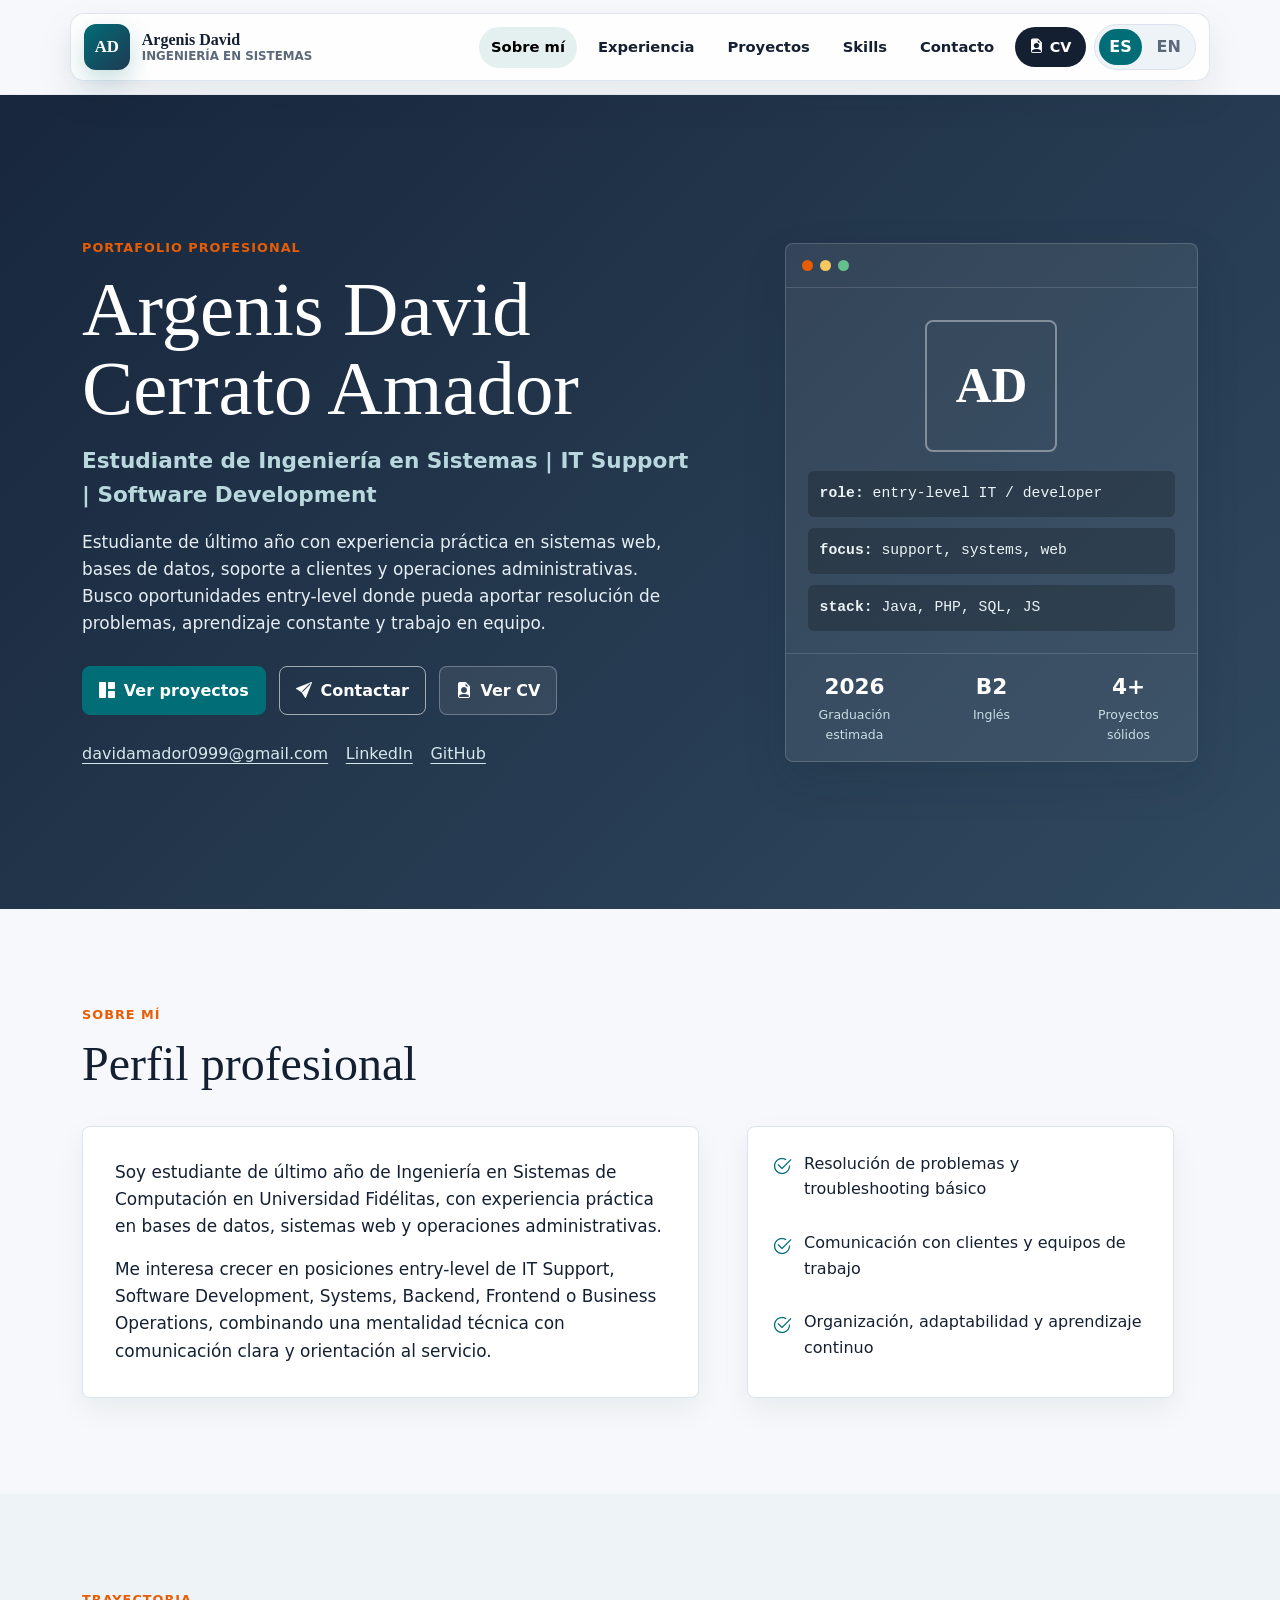
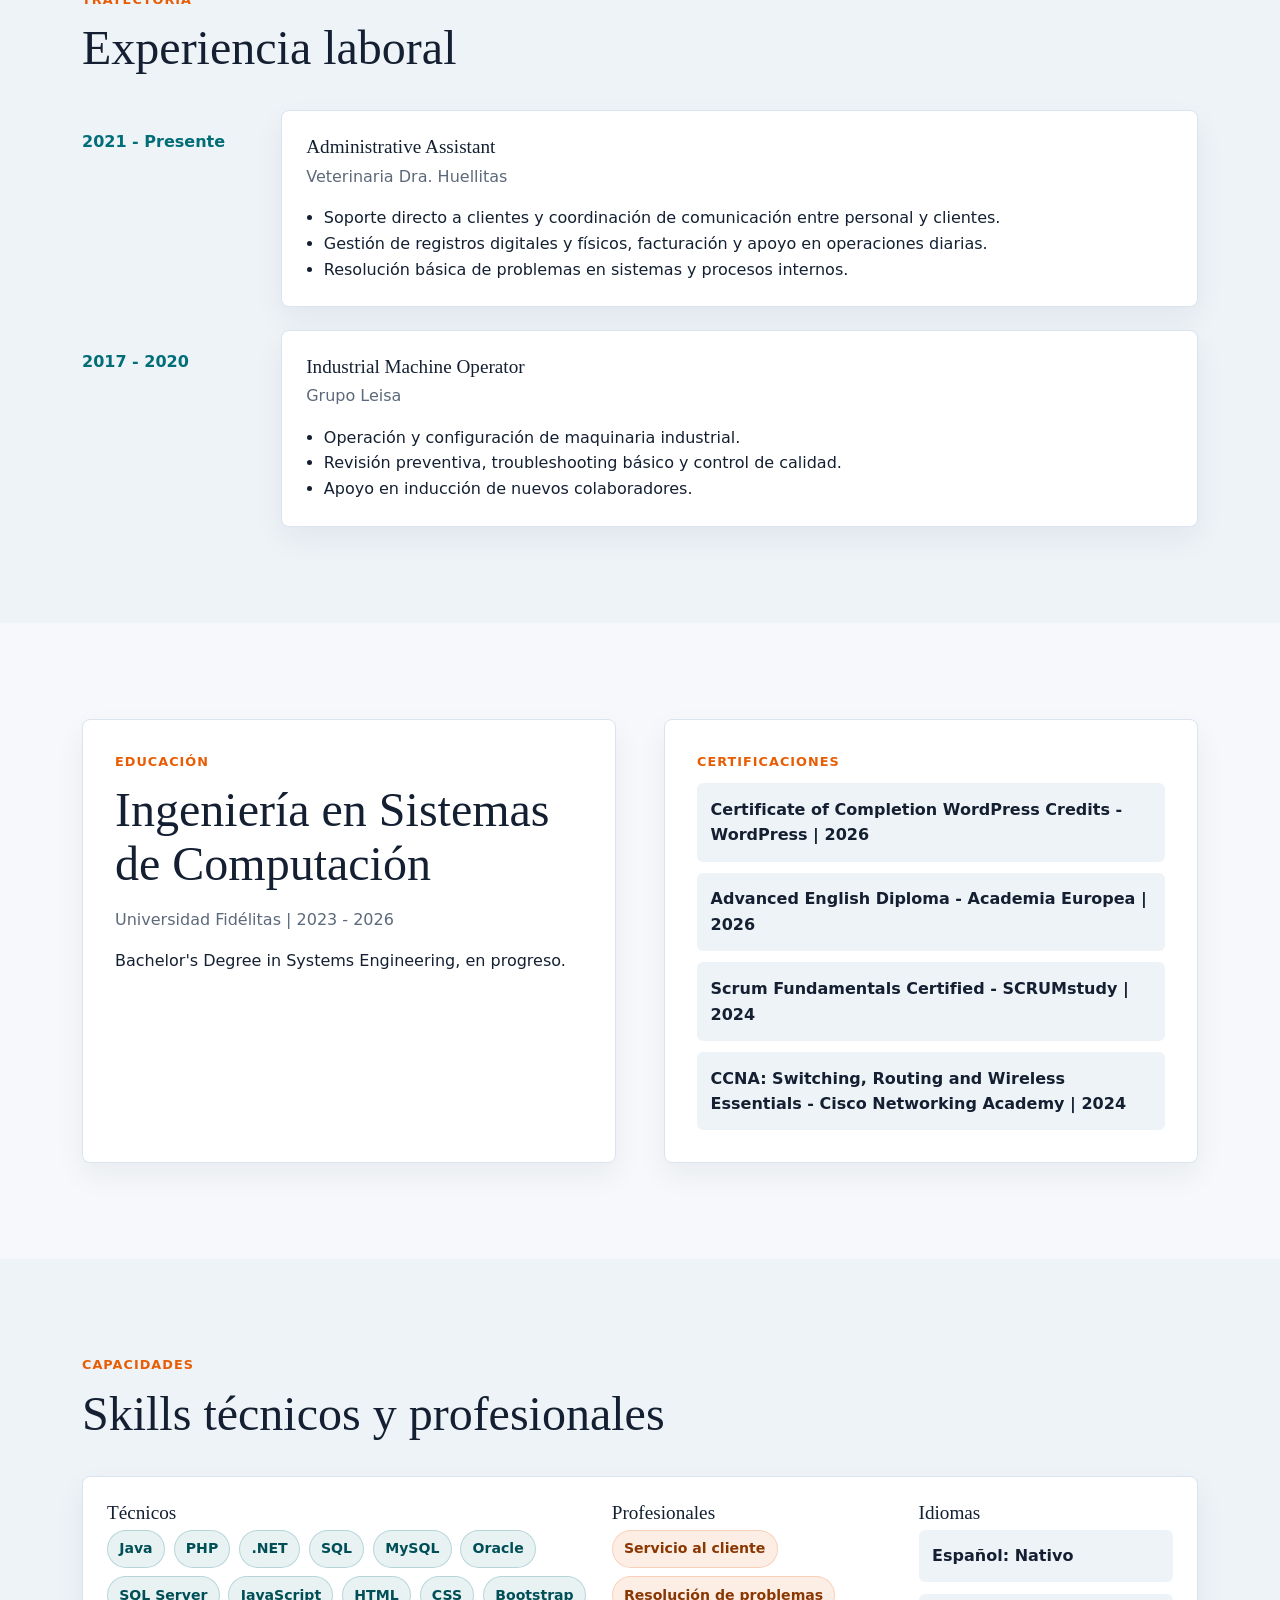
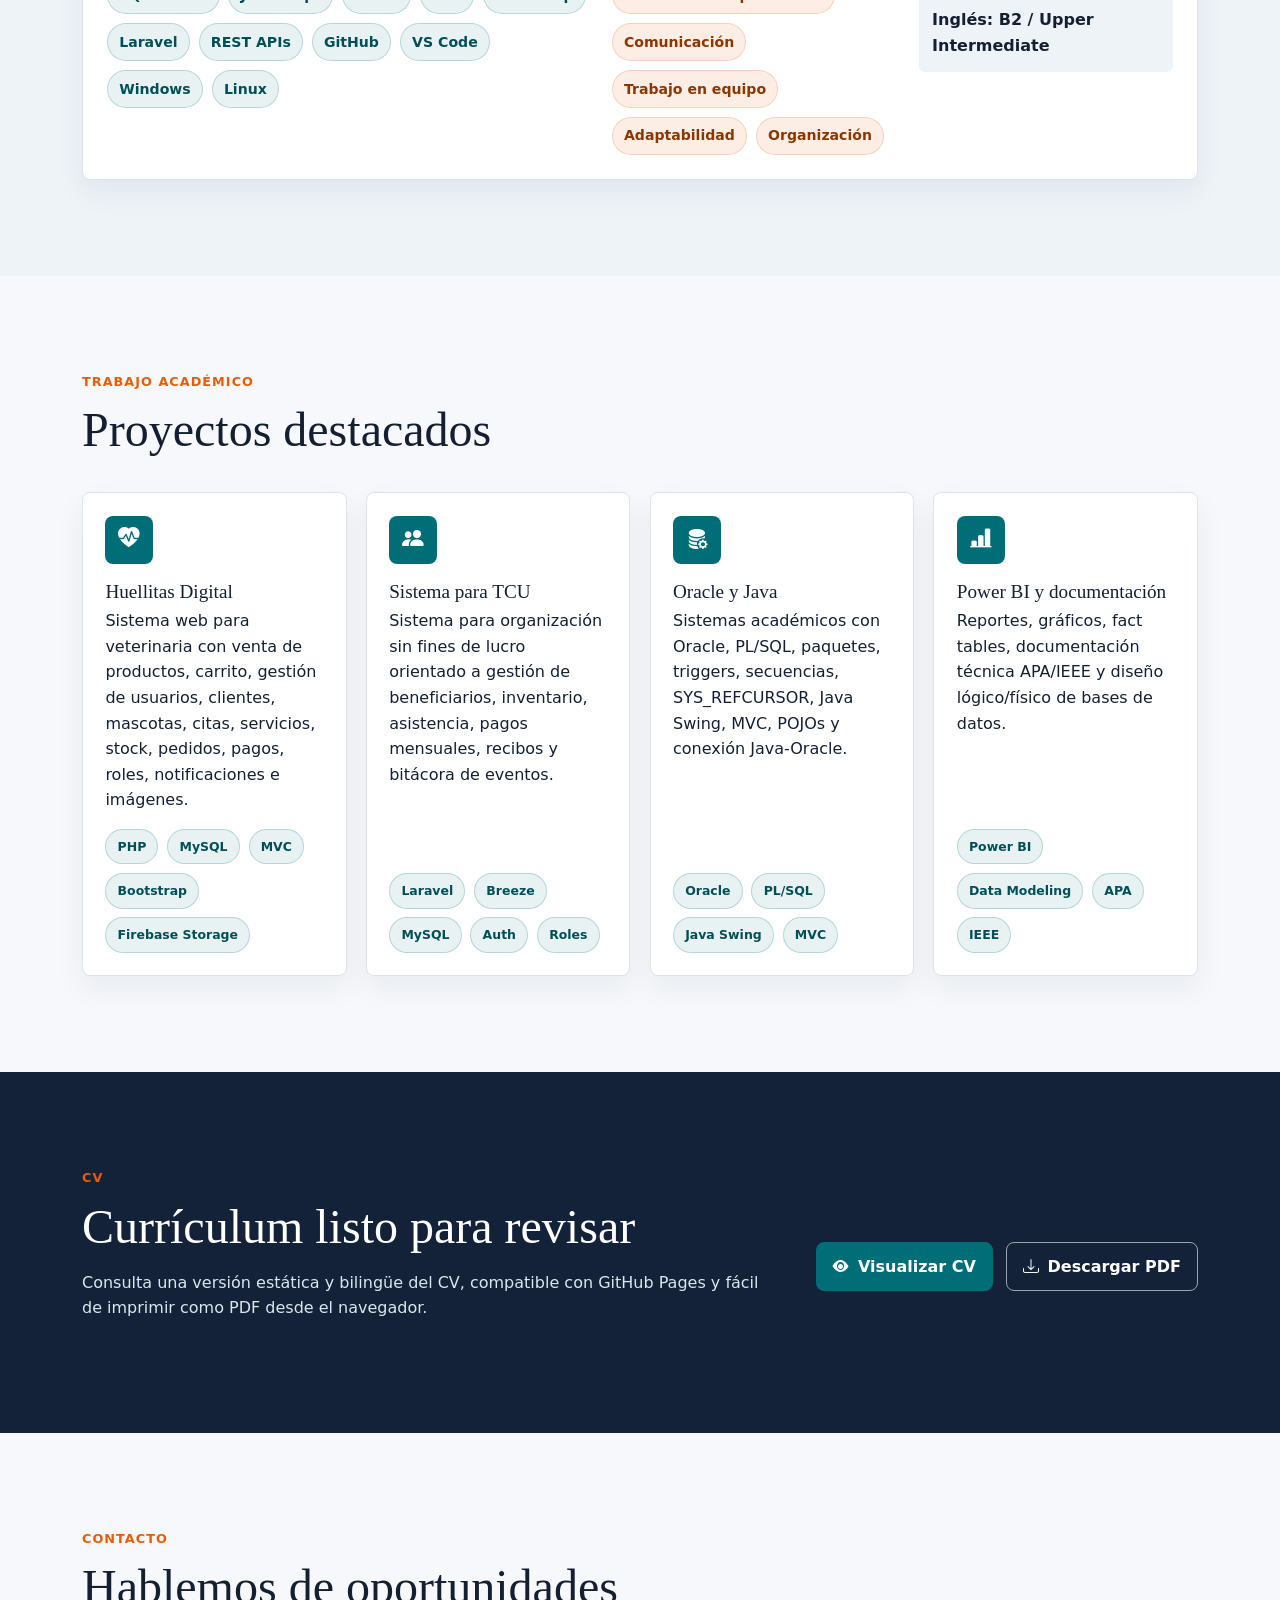
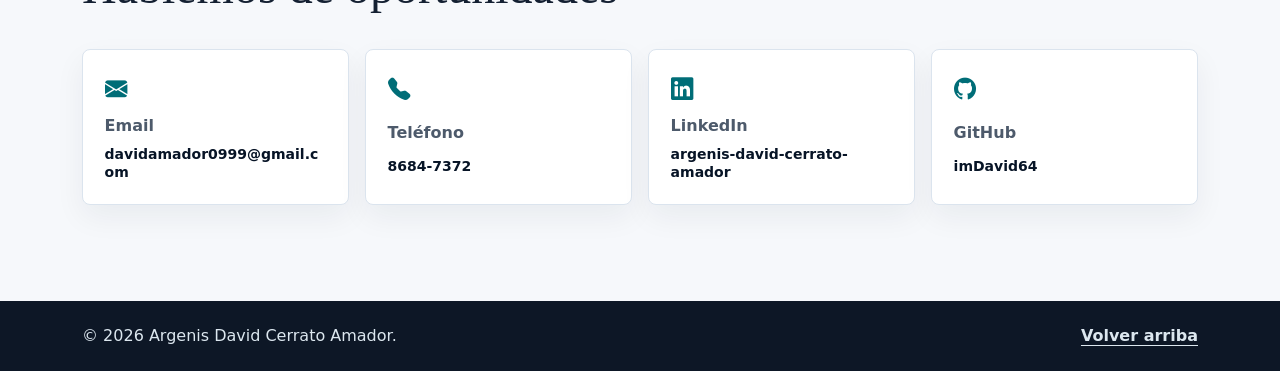
==== index.html @ be3f7ed8 "Se agregan multiples elementos para finalizar el portafolio" ====
<!DOCTYPE html>
<html lang="es">

<head>
    <meta charset="utf-8" />
    <meta name="viewport" content="width=device-width, initial-scale=1" />
    <meta name="description"
        content="Portafolio profesional de Argenis David Cerrato Amador, estudiante de Ingeniería en Sistemas orientado a IT Support, Software Development y Business Operations." />
    <meta name="author" content="Argenis David Cerrato Amador" />
    <meta property="og:title" content="Argenis David Cerrato Amador | Portfolio" />
    <meta property="og:description" content="IT Support, Software Development, Systems and Business Operations." />
    <meta property="og:type" content="website" />
    <meta property="og:url" content="https://imdavid64.github.io/" />
    <title>Argenis David Cerrato Amador | Portfolio</title>
    <link rel="preconnect" href="https://cdn.jsdelivr.net" />
    <link href="https://cdn.jsdelivr.net/npm/bootstrap@5.3.8/dist/css/bootstrap.min.css" rel="stylesheet"
        integrity="sha384-sRIl4kxILFvY47J16cr9ZwB07vP4J8+LH7qKQnuqkuIAvNWLzeN8tE5YBujZqJLB" crossorigin="anonymous">
    <link rel="stylesheet" href="https://cdn.jsdelivr.net/npm/bootstrap-icons@1.13.1/font/bootstrap-icons.min.css">
    <link rel="stylesheet" href="css/style.css" />
    <script src="js/script.js" defer></script>
</head>

<body>
    <a class="skip-link" href="#main" data-i18n="skip">Saltar al contenido principal</a>

    <header class="site-header">
        <nav class="navbar navbar-expand-lg" aria-label="Main navigation">
            <div class="container">
                <a class="navbar-brand brand-lockup" href="#home" aria-label="Argenis David Cerrato Amador">
                    <span class="brand-mark" aria-hidden="true">AD</span>
                    <span class="brand-text">
                        <span>Argenis David</span>
                        <small data-i18n="nav.role">Systems Engineering</small>
                    </span>
                </a>
                <button class="navbar-toggler" type="button" data-bs-toggle="collapse" data-bs-target="#mainNav"
                    aria-controls="mainNav" aria-expanded="false" aria-label="Toggle navigation">
                    <span class="navbar-toggler-icon"></span>
                </button>
                <div class="collapse navbar-collapse" id="mainNav">
                    <ul class="navbar-nav ms-auto align-items-lg-center gap-lg-2">
                        <li class="nav-item"><a class="nav-link" href="#about" data-i18n="nav.about">Sobre mí</a></li>
                        <li class="nav-item"><a class="nav-link" href="#experience"
                                data-i18n="nav.experience">Experiencia</a></li>
                        <li class="nav-item"><a class="nav-link" href="#projects" data-i18n="nav.projects">Proyectos</a>
                        </li>
                        <li class="nav-item"><a class="nav-link" href="#skills" data-i18n="nav.skills">Skills</a></li>
                        <li class="nav-item"><a class="nav-link" href="#contact" data-i18n="nav.contact">Contacto</a>
                        </li>
                        <li class="nav-item">
                            <a class="nav-cta" href="cv.html">
                                <i class="bi bi-file-earmark-person-fill" aria-hidden="true"></i>
                                <span data-i18n="nav.cv">CV</span>
                            </a>
                        </li>
                        <li class="nav-item">
                            <div class="language-switch" role="group" aria-label="Language selector">
                                <button class="lang-btn active" type="button" data-lang="es"
                                    aria-pressed="true">ES</button>
                                <button class="lang-btn" type="button" data-lang="en" aria-pressed="false">EN</button>
                            </div>
                        </li>
                    </ul>
                </div>
            </div>
        </nav>
    </header>

    <main id="main">
        <section id="home" class="hero-section section-pad">
            <div class="container">
                <div class="row align-items-center g-5">
                    <div class="col-lg-7 reveal">
                        <p class="eyebrow" data-i18n="hero.eyebrow">Portafolio profesional</p>
                        <h1>Argenis David Cerrato Amador</h1>
                        <p class="hero-title" data-i18n="hero.title">Systems Engineering Student | IT Support |
                            Software Development</p>
                        <p class="hero-copy" data-i18n="hero.copy">Estudiante de último año con experiencia práctica en
                            sistemas web, bases de datos, soporte a clientes y operaciones administrativas. Busco
                            oportunidades entry-level donde pueda aportar resolución de problemas, aprendizaje constante
                            y trabajo en equipo.</p>
                        <div class="hero-actions">
                            <a class="btn btn-primary" href="#projects">
                                <i class="bi bi-grid-1x2-fill" aria-hidden="true"></i>
                                <span data-i18n="hero.projectsCta">Ver proyectos</span>
                            </a>
                            <a class="btn btn-outline-light" href="#contact">
                                <i class="bi bi-send-fill" aria-hidden="true"></i>
                                <span data-i18n="hero.contactCta">Contactar</span>
                            </a>
                            <a class="btn btn-ghost" href="cv.html">
                                <i class="bi bi-file-earmark-person-fill" aria-hidden="true"></i>
                                <span data-i18n="hero.cvCta">Ver CV</span>
                            </a>
                        </div>
                        <div class="quick-links" aria-label="Professional links">
                            <a href="#" data-contact="email" data-contact-label="email">Email</a>
                            <a href="https://www.linkedin.com/in/argenis-david-cerrato-amador/" target="_blank"
                                rel="noopener">LinkedIn</a>
                            <a href="https://github.com/imDavid64" target="_blank" rel="noopener">GitHub</a>
                        </div>
                    </div>
                    <div class="col-lg-5 reveal">
                        <div class="profile-panel" aria-label="Profile summary">
                            <div class="panel-top">
                                <span></span><span></span><span></span>
                            </div>
                            <div class="profile-mark" aria-hidden="true">AD</div>
                            <div class="terminal-lines" aria-hidden="true">
                                <span><strong>role:</strong> entry-level IT / developer</span>
                                <span><strong>focus:</strong> support, systems, web</span>
                                <span><strong>stack:</strong> Java, PHP, SQL, JS</span>
                            </div>
                            <div class="metric-row">
                                <div><strong>2026</strong><span data-i18n="hero.grad">Graduación estimada</span></div>
                                <div><strong>B2</strong><span data-i18n="hero.english">Inglés</span></div>
                                <div><strong>4+</strong><span data-i18n="hero.projects">Proyectos sólidos</span></div>
                            </div>
                        </div>
                    </div>
                </div>
            </div>
        </section>

        <section id="about" class="section-pad">
            <div class="container">
                <div class="section-heading reveal">
                    <p class="eyebrow" data-i18n="about.eyebrow">Sobre mí</p>
                    <h2 data-i18n="about.title">Perfil profesional</h2>
                </div>
                <div class="row g-4 align-items-stretch">
                    <div class="col-lg-7 reveal">
                        <div class="content-block">
                            <p data-i18n="about.copy1">Soy estudiante de último año de Ingeniería en Sistemas de
                                Computación en Universidad Fidélitas, con experiencia práctica en bases de datos,
                                sistemas web y operaciones administrativas.</p>
                            <p data-i18n="about.copy2">Me interesa crecer en posiciones entry-level de IT Support,
                                Software Development, Systems, Backend, Frontend o Business Operations, combinando una
                                mentalidad técnica con comunicación clara y orientación al servicio.</p>
                        </div>
                    </div>
                    <div class="col-lg-5 reveal">
                        <div class="highlight-list">
                            <div><i class="bi bi-check2-circle" aria-hidden="true"></i><span
                                    data-i18n="about.point1">Resolución de problemas y troubleshooting básico</span>
                            </div>
                            <div><i class="bi bi-check2-circle" aria-hidden="true"></i><span
                                    data-i18n="about.point2">Comunicación con clientes y equipos de trabajo</span></div>
                            <div><i class="bi bi-check2-circle" aria-hidden="true"></i><span
                                    data-i18n="about.point3">Organización, adaptabilidad y aprendizaje continuo</span>
                            </div>
                        </div>
                    </div>
                </div>
            </div>
        </section>

        <section id="experience" class="section-pad section-muted">
            <div class="container">
                <div class="section-heading reveal">
                    <p class="eyebrow" data-i18n="experience.eyebrow">Trayectoria</p>
                    <h2 data-i18n="experience.title">Experiencia laboral</h2>
                </div>
                <div class="timeline">
                    <article class="timeline-item reveal">
                        <div class="timeline-date" data-i18n="experience.job1.date">2021 - Presente</div>
                        <div class="timeline-card">
                            <h3 data-i18n="experience.job1.role">Administrative Assistant</h3>
                            <p class="muted">Veterinaria Dra. Huellitas</p>
                            <ul>
                                <li data-i18n="experience.job1.a">Soporte directo a clientes y coordinación de
                                    comunicación entre personal y clientes.</li>
                                <li data-i18n="experience.job1.b">Gestión de registros digitales y físicos, facturación
                                    y apoyo en operaciones diarias.</li>
                                <li data-i18n="experience.job1.c">Resolución básica de problemas en sistemas y procesos
                                    internos.</li>
                            </ul>
                        </div>
                    </article>
                    <article class="timeline-item reveal">
                        <div class="timeline-date">2017 - 2020</div>
                        <div class="timeline-card">
                            <h3 data-i18n="experience.job2.role">Industrial Machine Operator</h3>
                            <p class="muted">Grupo Leisa</p>
                            <ul>
                                <li data-i18n="experience.job2.a">Operación y configuración de maquinaria industrial.
                                </li>
                                <li data-i18n="experience.job2.b">Revisión preventiva, troubleshooting básico y control
                                    de calidad.</li>
                                <li data-i18n="experience.job2.c">Apoyo en inducción de nuevos colaboradores.</li>
                            </ul>
                        </div>
                    </article>
                </div>
            </div>
        </section>

        <section id="education" class="section-pad">
            <div class="container">
                <div class="row g-4">
                    <div class="col-lg-6 reveal">
                        <div class="info-panel">
                            <p class="eyebrow" data-i18n="education.eyebrow">Educación</p>
                            <h2 data-i18n="education.degree">Ingeniería en Sistemas de Computación</h2>
                            <p class="muted">Universidad Fidélitas | 2023 - 2026</p>
                            <p data-i18n="education.status">Bachelor's Degree in Systems Engineering, en progreso.</p>
                        </div>
                    </div>
                    <div class="col-lg-6 reveal">
                        <div class="info-panel">
                            <p class="eyebrow" data-i18n="certs.eyebrow">Certificaciones</p>
                            <div class="cert-list">
                                <span data-i18n="certs.wp">Certificate of Completion WordPress Credits - WordPress |
                                    2026</span>
                                <span data-i18n="certs.english">Advanced English Diploma - Academia Europea |
                                    2026</span>
                                <span>Scrum Fundamentals Certified - SCRUMstudy | 2024</span>
                                <span>CCNA: Switching, Routing and Wireless Essentials - Cisco Networking Academy |
                                    2024</span>
                            </div>
                        </div>
                    </div>
                </div>
            </div>
        </section>

        <section id="skills" class="section-pad section-muted">
            <div class="container">
                <div class="section-heading reveal">
                    <p class="eyebrow" data-i18n="skills.eyebrow">Capacidades</p>
                    <h2 data-i18n="skills.title">Skills técnicos y profesionales</h2>
                </div>
                <div class="skill-grid reveal" aria-label="Skills">
                    <div>
                        <h3 data-i18n="skills.tech">Técnicos</h3>
                        <div class="chip-group">
                            <span>Java</span><span>PHP</span><span>.NET</span><span>SQL</span><span>MySQL</span>
                            <span>Oracle</span><span>SQL Server</span><span>JavaScript</span><span>HTML</span>
                            <span>CSS</span><span>Bootstrap</span><span>Laravel</span><span>REST APIs</span>
                            <span>GitHub</span><span>VS Code</span><span>Windows</span><span>Linux</span>
                        </div>
                    </div>
                    <div>
                        <h3 data-i18n="skills.soft">Profesionales</h3>
                        <div class="chip-group soft">
                            <span data-i18n="skills.customer">Servicio al cliente</span>
                            <span data-i18n="skills.problem">Resolución de problemas</span>
                            <span data-i18n="skills.comm">Comunicación</span>
                            <span data-i18n="skills.team">Trabajo en equipo</span>
                            <span data-i18n="skills.adapt">Adaptabilidad</span>
                            <span data-i18n="skills.org">Organización</span>
                        </div>
                    </div>
                    <div>
                        <h3 data-i18n="skills.languages">Idiomas</h3>
                        <div class="language-card">
                            <span data-i18n="skills.spanish">Español: Nativo</span>
                            <span data-i18n="skills.english">Inglés: B2 / Upper Intermediate</span>
                        </div>
                    </div>
                </div>
            </div>
        </section>

        <section id="projects" class="section-pad">
            <div class="container">
                <div class="section-heading reveal">
                    <p class="eyebrow" data-i18n="projects.eyebrow">Trabajo académico</p>
                    <h2 data-i18n="projects.title">Proyectos destacados</h2>
                </div>
                <div class="project-grid">
                    <article class="project-card reveal">
                        <div class="project-icon"><i class="bi bi-heart-pulse-fill" aria-hidden="true"></i></div>
                        <h3>Huellitas Digital</h3>
                        <p data-i18n="projects.huellitas">Sistema web para veterinaria con venta de productos, carrito,
                            gestión de usuarios, clientes, mascotas, citas, servicios, stock, pedidos, pagos, roles,
                            notificaciones e imágenes.</p>
                        <div class="chip-group compact">
                            <span>PHP</span><span>MySQL</span><span>MVC</span><span>Bootstrap</span><span>Firebase
                                Storage</span>
                        </div>
                    </article>
                    <article class="project-card reveal">
                        <div class="project-icon"><i class="bi bi-people-fill" aria-hidden="true"></i></div>
                        <h3 data-i18n="projects.tcu.title">Sistema para TCU</h3>
                        <p data-i18n="projects.tcu">Sistema para organización sin fines de lucro orientado a gestión de
                            beneficiarios, inventario, asistencia, pagos mensuales, recibos y bitácora de eventos.</p>
                        <div class="chip-group compact">
                            <span>Laravel</span><span>Breeze</span><span>MySQL</span><span>Auth</span><span>Roles</span>
                        </div>
                    </article>
                    <article class="project-card reveal">
                        <div class="project-icon"><i class="bi bi-database-fill-gear" aria-hidden="true"></i></div>
                        <h3 data-i18n="projects.oracle.title">Oracle y Java</h3>
                        <p data-i18n="projects.oracle">Sistemas académicos con Oracle, PL/SQL, paquetes, triggers,
                            secuencias, SYS_REFCURSOR, Java Swing, MVC, POJOs y conexión Java-Oracle.</p>
                        <div class="chip-group compact">
                            <span>Oracle</span><span>PL/SQL</span><span>Java Swing</span><span>MVC</span>
                        </div>
                    </article>
                    <article class="project-card reveal">
                        <div class="project-icon"><i class="bi bi-bar-chart-line-fill" aria-hidden="true"></i></div>
                        <h3 data-i18n="projects.powerbi.title">Power BI y documentación</h3>
                        <p data-i18n="projects.powerbi">Reportes, gráficos, fact tables, documentación técnica APA/IEEE
                            y diseño lógico/físico de bases de datos.</p>
                        <div class="chip-group compact">
                            <span>Power BI</span><span>Data Modeling</span><span>APA</span><span>IEEE</span>
                        </div>
                    </article>
                </div>
            </div>
        </section>

        <section id="cv" class="section-pad cv-band">
            <div class="container reveal">
                <div class="cv-content">
                    <div>
                        <p class="eyebrow" data-i18n="cv.eyebrow">CV</p>
                        <h2 data-i18n="cv.title">Currículum listo para revisar</h2>
                        <p data-i18n="cv.copy">Consulta una versión estática y bilingüe del CV, compatible con GitHub
                            Pages y fácil de imprimir como PDF desde el navegador.</p>
                    </div>
                    <div class="cv-actions">
                        <a class="btn btn-primary" href="cv.html">
                            <i class="bi bi-eye-fill" aria-hidden="true"></i>
                            <span data-i18n="cv.view">Visualizar CV</span>
                        </a>
                        <a class="btn btn-outline-light" href="cv.html">
                            <i class="bi bi-download" aria-hidden="true"></i>
                            <span data-i18n="cv.download">Descargar PDF</span>
                        </a>
                    </div>
                </div>
            </div>
        </section>

        <section id="contact" class="section-pad">
            <div class="container">
                <div class="section-heading reveal">
                    <p class="eyebrow" data-i18n="contact.eyebrow">Contacto</p>
                    <h2 data-i18n="contact.title">Hablemos de oportunidades</h2>
                </div>
                <div class="contact-grid reveal">
                    <a href="#" data-contact="email">
                        <i class="bi bi-envelope-fill" aria-hidden="true"></i>
                        <span>Email</span>
                        <strong data-contact-label="email" style="font-size: 14px;">Email disponible</strong>
                    </a>
                    <a href="#" data-contact="phone">
                        <i class="bi bi-telephone-fill" aria-hidden="true"></i>
                        <span data-i18n="contact.phone">Teléfono</span>
                        <strong data-contact-label="phone" style="font-size: 14px;">Teléfono disponible</strong>
                    </a>
                    <a href="https://www.linkedin.com/in/argenis-david-cerrato-amador/" target="_blank" rel="noopener">
                        <i class="bi bi-linkedin" aria-hidden="true"></i>
                        <span>LinkedIn</span>
                        <strong style="font-size: 14px;">argenis-david-cerrato-amador</strong>
                    </a>
                    <a href="https://github.com/imDavid64" target="_blank" rel="noopener">
                        <i class="bi bi-github" aria-hidden="true"></i>
                        <span>GitHub</span>
                        <strong style="font-size: 14px;">imDavid64</strong>
                    </a>
                </div>
            </div>
        </section>
    </main>

    <footer class="site-footer">
        <div class="container">
            <p>© <span id="currentYear">2026</span> Argenis David Cerrato Amador.</p>
            <a href="#home" data-i18n="footer.top">Volver arriba</a>
        </div>
    </footer>

    <script src="https://cdn.jsdelivr.net/npm/bootstrap@5.3.3/dist/js/bootstrap.bundle.min.js"
        integrity="sha384-YvpcrYf0tY3lHB60NNkmXc5s9fDVZLESaAA55NDzOxhy9GkcIdslK1eN7N6jIeHz"
        crossorigin="anonymous"></script>
</body>

</html>
---- css/style.css ----
@font-face {
  font-family: "Roboto Slab Local";
  src: url("../fonts/RobotoSlab-VariableFont_wght.ttf") format("truetype");
  font-weight: 100 900;
  font-style: normal;
  font-display: swap;
}

:root {
  --bg: #f6f8fb;
  --surface: #ffffff;
  --surface-strong: #eef3f8;
  --ink: #142032;
  --muted: #5c697a;
  --line: #dbe4ee;
  --primary: #006d77;
  --primary-dark: #004f57;
  --accent: #e85d04;
  --hero: #132238;
  --hero-soft: #1f3a52;
  --white: #ffffff;
  --shadow: 0 18px 45px rgba(20, 32, 50, 0.12);
}

* {
  box-sizing: border-box;
}

html {
  scroll-behavior: smooth;
}

body {
  margin: 0;
  background: var(--bg);
  color: var(--ink);
  font-family: Inter, system-ui, -apple-system, BlinkMacSystemFont, "Segoe UI", sans-serif;
  line-height: 1.6;
}

/* Static fallbacks keep the layout intact if Bootstrap CDN is unavailable. */
.container {
  width: min(100% - 2rem, 1140px);
  margin-inline: auto;
}

.row {
  display: flex;
  flex-wrap: wrap;
}

.align-items-center {
  align-items: center;
}

.align-items-stretch {
  align-items: stretch;
}

.g-4 {
  gap: 1.5rem;
}

.g-5 {
  gap: 3rem;
}

.col-lg-5,
.col-lg-6,
.col-lg-7 {
  flex: 1 1 100%;
  min-width: 0;
}

.ms-auto {
  margin-left: auto;
}

.navbar-collapse.collapse:not(.show) {
  display: none;
}

.navbar-nav {
  display: flex;
  flex-direction: column;
  gap: 2rem;
  padding-left: 0;
  margin: 0;
  list-style: none;
}

.nav-item {
  list-style: none;
}

.navbar-toggler {
  display: inline-flex;
  align-items: center;
  justify-content: center;
  background: var(--surface);
}

.navbar-toggler-icon {
  position: relative;
  display: inline-block;
  width: 1.35rem;
  height: 0.95rem;
  border-top: 2px solid var(--ink);
  border-bottom: 2px solid var(--ink);
}

.navbar-toggler-icon::before {
  position: absolute;
  left: 0;
  top: calc(50% - 1px);
  width: 100%;
  height: 2px;
  background: var(--ink);
  content: "";
}

@media (max-width: 1092px) {
  .navbar-nav {
    gap: 0.8rem;
  }
}

@media (min-width: 992px) {
  .col-lg-5 {
    flex: 0 0 calc(41.666% - 1.5rem);
    max-width: calc(41.666% - 1.5rem);
  }

  .col-lg-6 {
    flex: 0 0 calc(50% - 0.75rem);
    max-width: calc(50% - 0.75rem);
  }

  .col-lg-7 {
    flex: 0 0 calc(58.333% - 1.5rem);
    max-width: calc(58.333% - 1.5rem);
  }

  .navbar-expand-lg .navbar-toggler {
    display: none;
  }

  .navbar-expand-lg .navbar-collapse {
    display: flex !important;
    flex-basis: auto;
  }

  .navbar-expand-lg .navbar-nav {
    flex-direction: row;
    align-items: center;
  }
}

h1,
h2,
h3,
.navbar-brand {
  font-family: "Roboto Slab Local", Georgia, serif;
  letter-spacing: 0;
}

h1 {
  max-width: 780px;
  color: var(--white);
  font-size: clamp(2.45rem, 7vw, 4.8rem);
  line-height: 1.03;
  margin: 0 0 1rem;
}

h2 {
  font-size: clamp(2rem, 4vw, 3rem);
  line-height: 1.12;
  margin-bottom: 1rem;
}

h3 {
  font-size: 1.2rem;
  margin-bottom: 0.35rem;
}

a {
  color: inherit;
}

a:focus-visible,
button:focus-visible {
  outline: 3px solid rgba(232, 93, 4, 0.65);
  outline-offset: 4px;
}

.skip-link {
  position: absolute;
  left: 1rem;
  top: -4rem;
  z-index: 2000;
  background: var(--white);
  color: var(--ink);
  padding: 0.6rem 1rem;
  border-radius: 6px;
  transition: top 0.2s ease;
}

.skip-link:focus {
  top: 1rem;
}

.site-header {
  position: sticky;
  top: 0;
  z-index: 1000;
  background: rgba(246, 248, 251, 0.78);
  border-bottom: 1px solid rgba(219, 228, 238, 0.55);
  backdrop-filter: blur(16px);
}

.navbar {
  min-height: 86px;
  padding: 0.8rem 0;
}

.navbar>.container {
  display: flex;
  align-items: center;
  justify-content: space-between;
  gap: 1rem;
  flex-wrap: wrap;
  padding: 0.62rem 0.8rem;
  border: 1px solid rgba(219, 228, 238, 0.92);
  border-radius: 14px;
  background: rgba(255, 255, 255, 0.9);
  box-shadow: 0 16px 38px rgba(20, 32, 50, 0.08);
}

.navbar-collapse {
  flex: 1 1 100%;
}

.navbar-brand {
  color: var(--ink);
  font-weight: 800;
  padding: 0;
  margin: 0;
  text-decoration: none;
}

.brand-lockup {
  display: inline-flex;
  align-items: center;
  gap: 0.75rem;
  min-width: 0;
}

.brand-mark {
  display: inline-grid;
  place-items: center;
  flex: 0 0 auto;
  width: 46px;
  height: 46px;
  border-radius: 12px;
  background: linear-gradient(135deg, var(--primary), var(--hero-soft));
  color: var(--white);
  font-family: "Roboto Slab Local", Georgia, serif;
  font-size: 1.05rem;
  font-weight: 900;
  box-shadow: 0 10px 24px rgba(0, 109, 119, 0.22);
}

.brand-text {
  display: grid;
  gap: 0.05rem;
  line-height: 1.1;
}

.brand-text span {
  font-size: 1rem;
  white-space: nowrap;
}

.brand-text small {
  color: var(--muted);
  font-family: Inter, system-ui, sans-serif;
  font-size: 0.74rem;
  font-weight: 800;
  text-transform: uppercase;
}

.navbar-brand:hover {
  color: var(--ink);
}

.nav-link {
  position: relative;
  border-radius: 999px;
  color: var(--ink);
  font-size: 0.92rem;
  font-weight: 800;
  padding: 0.55rem 0.78rem !important;
  text-decoration: none;
  transition: background-color 0.18s ease, color 0.18s ease;
}

.nav-link:hover,
.nav-link:focus,
.nav-link.active {
  background: rgba(0, 109, 119, 0.1);
  color: var(--primary);
}

.navbar-toggler {
  border-color: var(--line);
  border-radius: 10px;
  padding: 0.55rem 0.65rem;
}

.navbar-toggler:focus {
  box-shadow: 0 0 0 0.2rem rgba(0, 109, 119, 0.18);
}

.nav-cta {
  display: inline-flex;
  align-items: center;
  justify-content: center;
  gap: 0.42rem;
  min-height: 40px;
  border-radius: 999px;
  background: var(--ink);
  color: var(--white);
  font-size: 0.9rem;
  font-weight: 900;
  padding: 0.5rem 0.9rem;
  text-decoration: none;
  transition: background-color 0.18s ease, transform 0.18s ease;
}

.nav-cta:hover,
.nav-cta:focus {
  background: var(--primary);
  color: var(--white);
  transform: translateY(-1px);
}

.language-switch {
  display: flex;
  width: fit-content;
  padding: 0.25rem;
  gap: 0.25rem;
  border: 1px solid var(--line);
  border-radius: 999px;
  background: var(--surface-strong);
}

.lang-btn {
  border: 0;
  border-radius: 999px;
  background: transparent;
  color: var(--muted);
  font-weight: 800;
  padding: 0.35rem 0.65rem;
}

.lang-btn.active {
  background: var(--primary);
  color: var(--white);
}

.section-pad {
  padding: 6rem 0;
}

.section-muted {
  background: var(--surface-strong);
}

.hero-section {
  min-height: calc(100vh - 86px);
  display: flex;
  align-items: center;
  background:
    linear-gradient(135deg, rgba(19, 34, 56, 0.98), rgba(31, 58, 82, 0.92)),
    repeating-linear-gradient(90deg, rgba(255, 255, 255, 0.08) 0 1px, transparent 1px 90px),
    repeating-linear-gradient(0deg, rgba(255, 255, 255, 0.07) 0 1px, transparent 1px 90px);
  color: var(--white);
  overflow: hidden;
}

.eyebrow {
  color: var(--accent);
  font-weight: 900;
  text-transform: uppercase;
  letter-spacing: 0.08em;
  font-size: 0.8rem;
  margin-bottom: 0.7rem;
}

.hero-title {
  color: #b9d8de;
  font-weight: 800;
  font-size: clamp(1.08rem, 2vw, 1.35rem);
  margin-bottom: 1rem;
}

.hero-copy {
  max-width: 700px;
  color: #e6eef4;
  font-size: 1.06rem;
}

.hero-actions,
.cv-actions {
  display: flex;
  flex-wrap: wrap;
  gap: 0.8rem;
  margin-top: 1.8rem;
}

.btn {
  min-height: 44px;
  display: inline-flex;
  align-items: center;
  gap: 0.55rem;
  border-radius: 8px;
  font-weight: 800;
  padding: 0.72rem 1rem;
  text-decoration: none;
}

.btn .bi {
  color: currentColor;
}

.btn-primary {
  background: var(--primary);
  border-color: var(--primary);
  color: var(--white) !important;
}

.btn-primary:hover,
.btn-primary:focus {
  background: var(--primary-dark);
  border-color: var(--primary-dark);
  color: var(--white) !important;
}

.btn-outline-light {
  border-color: rgba(255, 255, 255, 0.58);
  color: var(--white) !important;
}

.btn-outline-light:hover,
.btn-outline-light:focus {
  background: var(--white);
  color: var(--ink) !important;
}

.btn-outline-secondary {
  border-color: var(--line);
  color: var(--ink) !important;
}

.btn-outline-secondary:hover,
.btn-outline-secondary:focus {
  background: var(--ink);
  border-color: var(--ink);
  color: var(--white) !important;
}

.btn-ghost {
  color: var(--white) !important;
  border: 1px solid rgba(255, 255, 255, 0.28);
  background: rgba(255, 255, 255, 0.08);
}

.btn-ghost:hover,
.btn-ghost:focus {
  color: var(--white) !important;
  background: rgba(255, 255, 255, 0.16);
}

.quick-links {
  display: flex;
  flex-wrap: wrap;
  gap: 0.7rem 1.1rem;
  margin-top: 1.6rem;
  color: #d4e8ec;
}

.quick-links a {
  text-underline-offset: 0.25rem;
}

.profile-panel {
  position: relative;
  max-width: 440px;
  margin-left: auto;
  border: 1px solid rgba(255, 255, 255, 0.16);
  border-radius: 8px;
  background: rgba(255, 255, 255, 0.08);
  box-shadow: var(--shadow);
  overflow: hidden;
}

.panel-top {
  display: flex;
  gap: 0.45rem;
  padding: 1rem;
  border-bottom: 1px solid rgba(255, 255, 255, 0.14);
}

.panel-top span {
  width: 11px;
  height: 11px;
  border-radius: 50%;
  background: var(--accent);
}

.panel-top span:nth-child(2) {
  background: #f6c85f;
}

.panel-top span:nth-child(3) {
  background: #65c18c;
}

.profile-mark {
  margin: 2rem auto 1.2rem;
  display: grid;
  place-items: center;
  width: 132px;
  height: 132px;
  border: 2px solid rgba(255, 255, 255, 0.38);
  border-radius: 8px;
  color: var(--white);
  font-family: "Roboto Slab Local", Georgia, serif;
  font-size: 3.1rem;
  font-weight: 900;
}

.terminal-lines {
  display: grid;
  gap: 0.7rem;
  padding: 0 1.4rem 1.4rem;
  color: #eaf4f6;
  font-family: "Cascadia Mono", Consolas, monospace;
  font-size: 0.92rem;
}

.terminal-lines span {
  padding: 0.7rem;
  border-radius: 6px;
  background: rgba(0, 0, 0, 0.22);
}

.metric-row {
  display: grid;
  grid-template-columns: repeat(3, 1fr);
  border-top: 1px solid rgba(255, 255, 255, 0.14);
}

.metric-row div {
  padding: 1rem;
  text-align: center;
}

.metric-row strong,
.metric-row span {
  display: block;
}

.metric-row strong {
  font-size: 1.35rem;
}

.metric-row span {
  color: #c8dde3;
  font-size: 0.78rem;
}

.section-heading {
  max-width: 720px;
  margin-bottom: 2.2rem;
}

.content-block,
.highlight-list,
.info-panel,
.timeline-card,
.project-card,
.skill-grid,
.contact-grid a {
  background: var(--surface);
  border: 1px solid var(--line);
  border-radius: 8px;
  box-shadow: 0 12px 30px rgba(20, 32, 50, 0.06);
}

.content-block {
  height: 100%;
  padding: 2rem;
  font-size: 1.06rem;
}

.content-block p:last-child {
  margin-bottom: 0;
}

.highlight-list {
  height: 100%;
  display: grid;
  gap: 1rem;
  padding: 1.5rem;
}

.highlight-list div {
  display: flex;
  gap: 0.75rem;
  align-items: flex-start;
}

.highlight-list i {
  color: var(--primary);
  font-size: 1.25rem;
}

.timeline {
  display: grid;
  gap: 1.4rem;
}

.timeline-item {
  display: grid;
  grid-template-columns: minmax(120px, 180px) 1fr;
  gap: 1.2rem;
  align-items: start;
}

.timeline-date {
  color: var(--primary);
  font-weight: 900;
  padding-top: 1.2rem;
}

.timeline-card {
  padding: 1.5rem;
}

.timeline-card ul {
  margin: 1rem 0 0;
  padding-left: 1.1rem;
}

.muted {
  color: var(--muted);
}

.info-panel {
  height: 100%;
  padding: 2rem;
}

.cert-list,
.language-card {
  display: grid;
  gap: 0.7rem;
}

.cert-list span,
.language-card span {
  padding: 0.85rem;
  border-radius: 6px;
  background: var(--surface-strong);
  color: var(--ink);
  font-weight: 700;
}

.skill-grid {
  display: grid;
  grid-template-columns: 1.7fr 1fr 0.9fr;
  gap: 1.5rem;
  padding: 1.5rem;
}

.chip-group {
  display: flex;
  flex-wrap: wrap;
  gap: 0.55rem;
}

.chip-group span {
  border: 1px solid rgba(0, 109, 119, 0.22);
  border-radius: 999px;
  background: rgba(0, 109, 119, 0.09);
  color: var(--primary-dark);
  font-weight: 800;
  font-size: 0.88rem;
  padding: 0.42rem 0.7rem;
}

.chip-group.soft span {
  border-color: rgba(232, 93, 4, 0.2);
  background: rgba(232, 93, 4, 0.1);
  color: #8a3702;
}

.chip-group.compact {
  margin-top: auto;
}

.chip-group.compact span {
  font-size: 0.78rem;
}

.project-grid {
  display: grid;
  grid-template-columns: repeat(4, 1fr);
  gap: 1.2rem;
}

.project-card {
  min-height: 100%;
  display: flex;
  flex-direction: column;
  padding: 1.4rem;
  transition: transform 0.18s ease, box-shadow 0.18s ease;
}

.project-card:hover {
  transform: translateY(-4px);
  box-shadow: var(--shadow);
}

.project-icon {
  display: grid;
  place-items: center;
  width: 48px;
  height: 48px;
  margin-bottom: 1rem;
  border-radius: 8px;
  background: var(--primary);
  color: var(--white);
  font-size: 1.35rem;
}

.cv-band {
  background: var(--hero);
  color: var(--white);
}

.cv-content {
  display: flex;
  justify-content: space-between;
  align-items: center;
  gap: 2rem;
}

.cv-content p:not(.eyebrow) {
  max-width: 680px;
  color: #dbe7ed;
}

.contact-grid {
  display: grid;
  grid-template-columns: repeat(4, 1fr);
  gap: 1rem;
}

.contact-grid a {
  display: grid;
  gap: 0.35rem;
  min-width: 0;
  padding: 1.35rem;
  color: var(--ink);
  text-decoration: none;
  transition: transform 0.18s ease, border-color 0.18s ease;
}

.contact-grid a:hover,
.contact-grid a:focus {
  transform: translateY(-3px);
  border-color: rgba(0, 109, 119, 0.45);
}

.contact-grid i {
  color: var(--primary);
  font-size: 1.4rem;
}

.contact-grid span {
  color: #4d5a6b;
  font-weight: 800;
}

.contact-grid strong {
  color: #071426;
  font-family: Inter, system-ui, -apple-system, BlinkMacSystemFont, "Segoe UI", sans-serif;
  font-size: 0.95rem;
  font-weight: 900;
  line-height: 1.35;
  overflow-wrap: anywhere;
}

.site-footer {
  background: #0d1726;
  color: #dce7ef;
  padding: 1.4rem 0;
}

.site-footer .container {
  display: flex;
  justify-content: space-between;
  gap: 1rem;
  align-items: center;
}

.site-footer p {
  margin: 0;
}

.site-footer a {
  color: #dce7ef;
  font-weight: 800;
  text-underline-offset: 0.25rem;
}

.reveal {
  opacity: 0;
  transform: translateY(18px);
  transition: opacity 0.55s ease, transform 0.55s ease;
}

.reveal.visible {
  opacity: 1;
  transform: translateY(0);
}

.cv-page {
  background: var(--bg);
}

.cv-sheet {
  max-width: 980px;
  margin: 2rem auto;
  padding: 3rem;
  background: var(--surface);
  border: 1px solid var(--line);
  border-radius: 8px;
  box-shadow: var(--shadow);
}

.cv-header {
  display: flex;
  justify-content: space-between;
  gap: 2rem;
  padding-bottom: 1.5rem;
  border-bottom: 2px solid var(--line);
}

.cv-header h1 {
  color: var(--ink);
  font-size: 2.5rem;
}

.cv-header a {
  display: block;
}

.cv-section {
  padding: 1.5rem 0;
  border-bottom: 1px solid var(--line);
}

.cv-section:last-child {
  border-bottom: 0;
}

.cv-section h2 {
  font-size: 1.45rem;
  color: var(--primary-dark);
}

.cv-entry {
  margin-bottom: 1rem;
}

.cv-entry:last-child {
  margin-bottom: 0;
}

.print-actions {
  max-width: 980px;
  margin: 2rem auto 0;
  display: flex;
  gap: 0.8rem;
  justify-content: flex-end;
}

.cv-nav-actions {
  display: flex;
  align-items: center;
  gap: 0.8rem;
}

@media (max-width: 1199px) {

  .project-grid,
  .contact-grid {
    grid-template-columns: repeat(2, 1fr);
  }

  .skill-grid {
    grid-template-columns: 1fr;
  }
}

@media (max-width: 991px) {
  .navbar {
    min-height: 76px;
    padding: 0.6rem 0;
  }

  .navbar>.container {
    border-radius: 0;
    border-left: 0;
    border-right: 0;
    padding: 0.55rem 0.9rem;
  }

  .navbar-collapse {
    padding: 1rem 0 0.4rem;
  }

  .navbar-nav {
    align-items: stretch !important;
    gap: 0.35rem;
    padding-top: 0.8rem;
  }

  .nav-link,
  .nav-cta {
    justify-content: flex-start;
    width: 100%;
    border-radius: 10px;
    padding: 0.72rem 0.85rem !important;
  }

  .language-switch {
    width: 100%;
    margin-top: 0.3rem;
  }

  .lang-btn {
    flex: 1;
    padding: 0.55rem 0.65rem;
  }

  .profile-panel {
    margin: 0;
  }

  .section-pad {
    padding: 4.5rem 0;
  }

  .cv-content {
    align-items: flex-start;
    flex-direction: column;
  }
}

@media (max-width: 767px) {
  .brand-text span {
    max-width: 150px;
    overflow: hidden;
    text-overflow: ellipsis;
  }

  .brand-text small {
    font-size: 0.68rem;
  }

  .hero-section {
    min-height: auto;
  }

  .timeline-item {
    grid-template-columns: 1fr;
  }

  .timeline-date {
    padding-top: 0;
  }

  .project-grid,
  .contact-grid {
    grid-template-columns: 1fr;
  }

  .metric-row {
    grid-template-columns: 1fr;
  }

  .site-footer .container,
  .cv-header {
    align-items: flex-start;
    flex-direction: column;
  }

  .cv-sheet {
    margin: 1rem;
    padding: 1.4rem;
  }

  .print-actions {
    margin: 1rem;
    justify-content: flex-start;
    flex-wrap: wrap;
  }

  .cv-nav-actions {
    width: 100%;
    align-items: stretch;
    flex-direction: column;
  }

  .cv-nav-actions .language-switch {
    width: 100%;
  }
}

@media (prefers-reduced-motion: reduce) {
  html {
    scroll-behavior: auto;
  }

  *,
  *::before,
  *::after {
    animation-duration: 0.01ms !important;
    animation-iteration-count: 1 !important;
    transition-duration: 0.01ms !important;
  }
}

@media print {
  @page {
    size: A4;
    margin: 13mm;
  }

  .site-header,
  .site-footer,
  .print-actions,
  .skip-link {
    display: none !important;
  }

  body,
  .cv-page {
    background: #ffffff;
    color: #071426;
    font-size: 9.2pt;
    line-height: 1.32;
    -webkit-print-color-adjust: exact;
    print-color-adjust: exact;
  }

  .cv-sheet {
    width: 100%;
    max-width: 184mm;
    margin: 0;
    padding: 0;
    border: 0;
    box-shadow: none;
  }

  .cv-header {
    display: block;
    padding-bottom: 4.5mm;
    border-bottom: 1px solid #cfd8e3;
  }

  .cv-header h1 {
    max-width: none;
    color: #071426;
    font-size: 20pt;
    line-height: 1.04;
    margin: 0 0 2.2mm;
  }

  .cv-header p {
    margin: 0;
    font-size: 8.8pt;
  }

  .cv-header address {
    display: flex;
    flex-wrap: wrap;
    gap: 1.2mm 3.2mm;
    margin: 3mm 0 0;
    font-size: 8pt;
    font-style: normal;
    line-height: 1.2;
    text-align: left;
  }

  .cv-header a {
    color: #071426;
    text-decoration: none;
    white-space: nowrap;
  }

  .cv-header a:not(:last-child)::after {
    color: #7a8797;
    content: " |";
    margin-left: 3.2mm;
  }

  .cv-section {
    break-inside: avoid;
    page-break-inside: avoid;
    padding: 4.2mm 0;
    border-bottom: 1px solid #dbe4ee;
  }

  .cv-section h2 {
    color: #004f57;
    font-size: 12pt;
    line-height: 1.15;
    margin: 0 0 2.4mm;
  }

  .cv-section h3 {
    color: #142032;
    font-size: 9.4pt;
    line-height: 1.2;
    margin: 0 0 1.2mm;
  }

  .cv-section p,
  .cv-section ul {
    margin: 0 0 2mm;
  }

  .cv-section p:last-child,
  .cv-section ul:last-child {
    margin-bottom: 0;
  }

  .cv-section ul {
    padding-left: 4.5mm;
  }

  .cv-section li {
    margin-bottom: 0.7mm;
  }

  .cv-entry {
    break-inside: avoid;
    page-break-inside: avoid;
    margin-bottom: 2.6mm;
  }

  .cv-entry:last-child {
    margin-bottom: 0;
  }

  .eyebrow {
    color: #b84600;
    font-size: 7.5pt;
    letter-spacing: 0.06em;
    margin-bottom: 1.6mm;
  }

  .muted {
    color: #4d5a6b;
  }
}
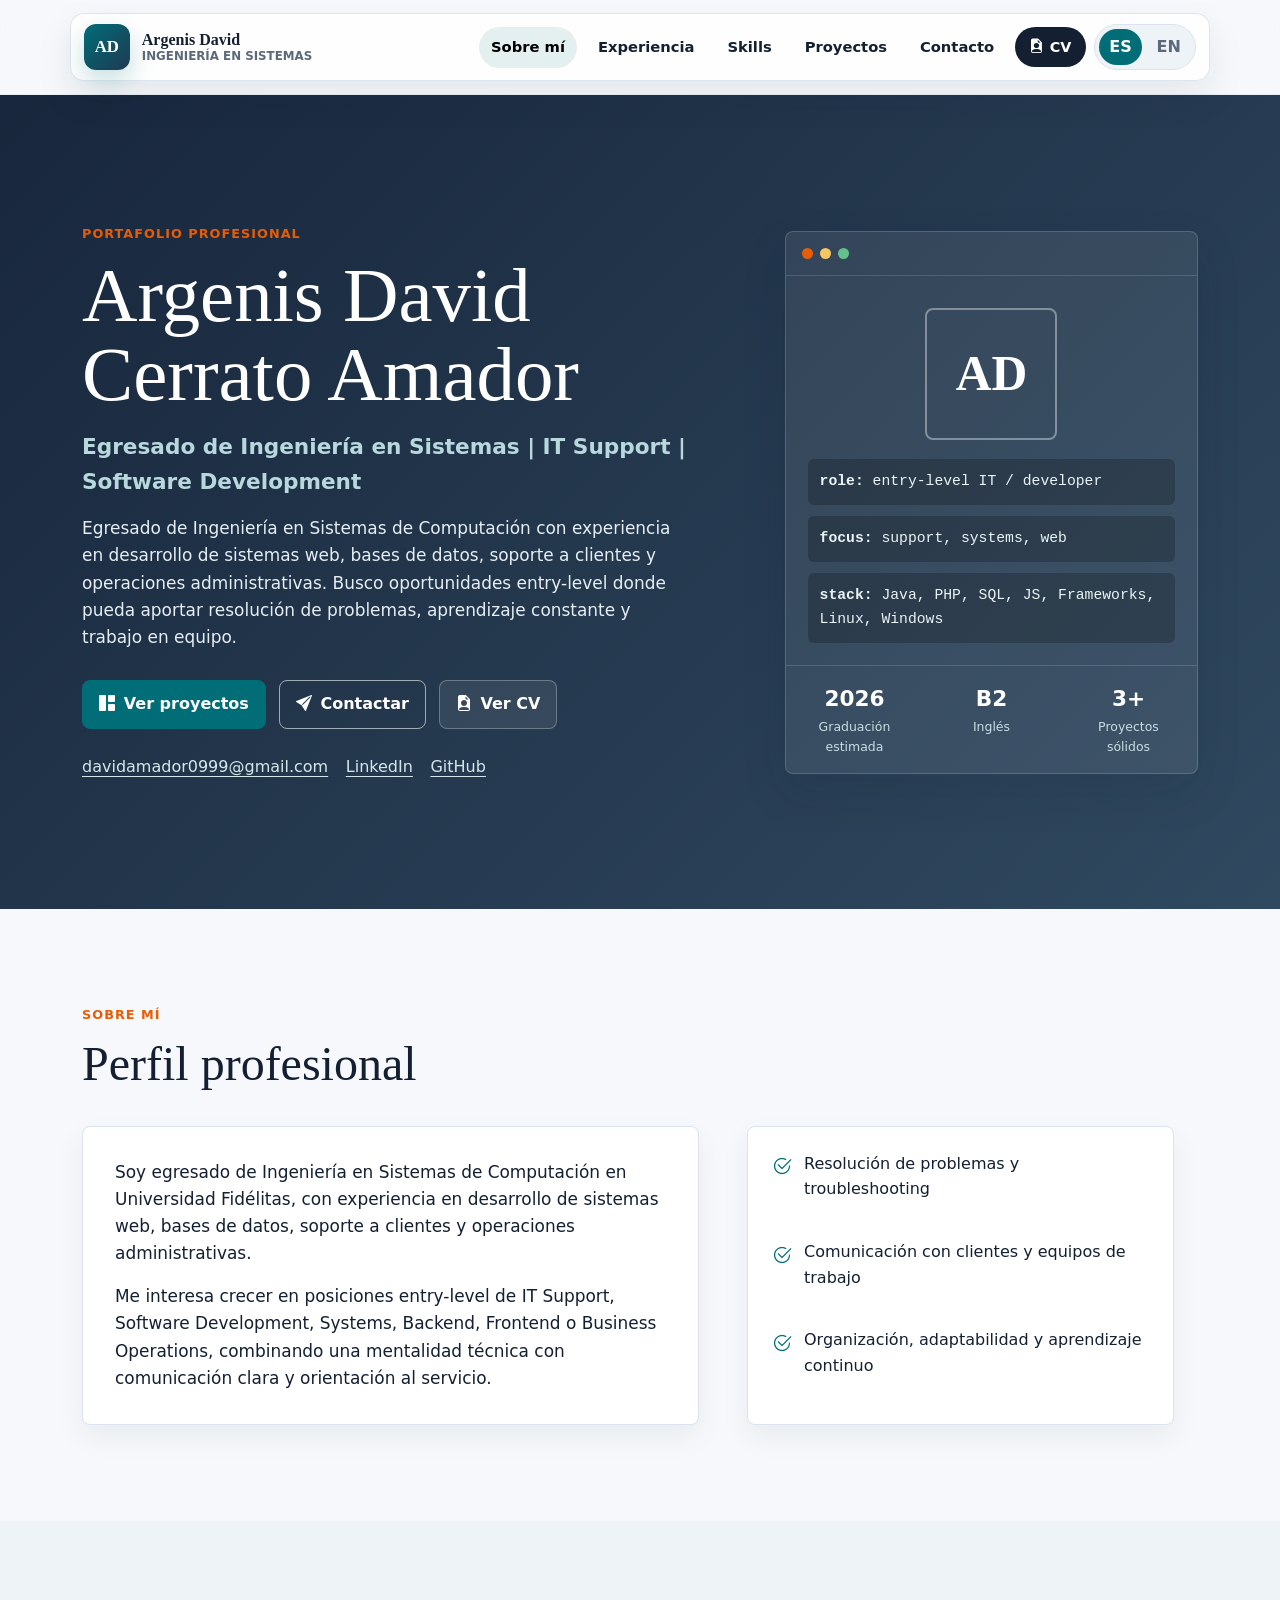
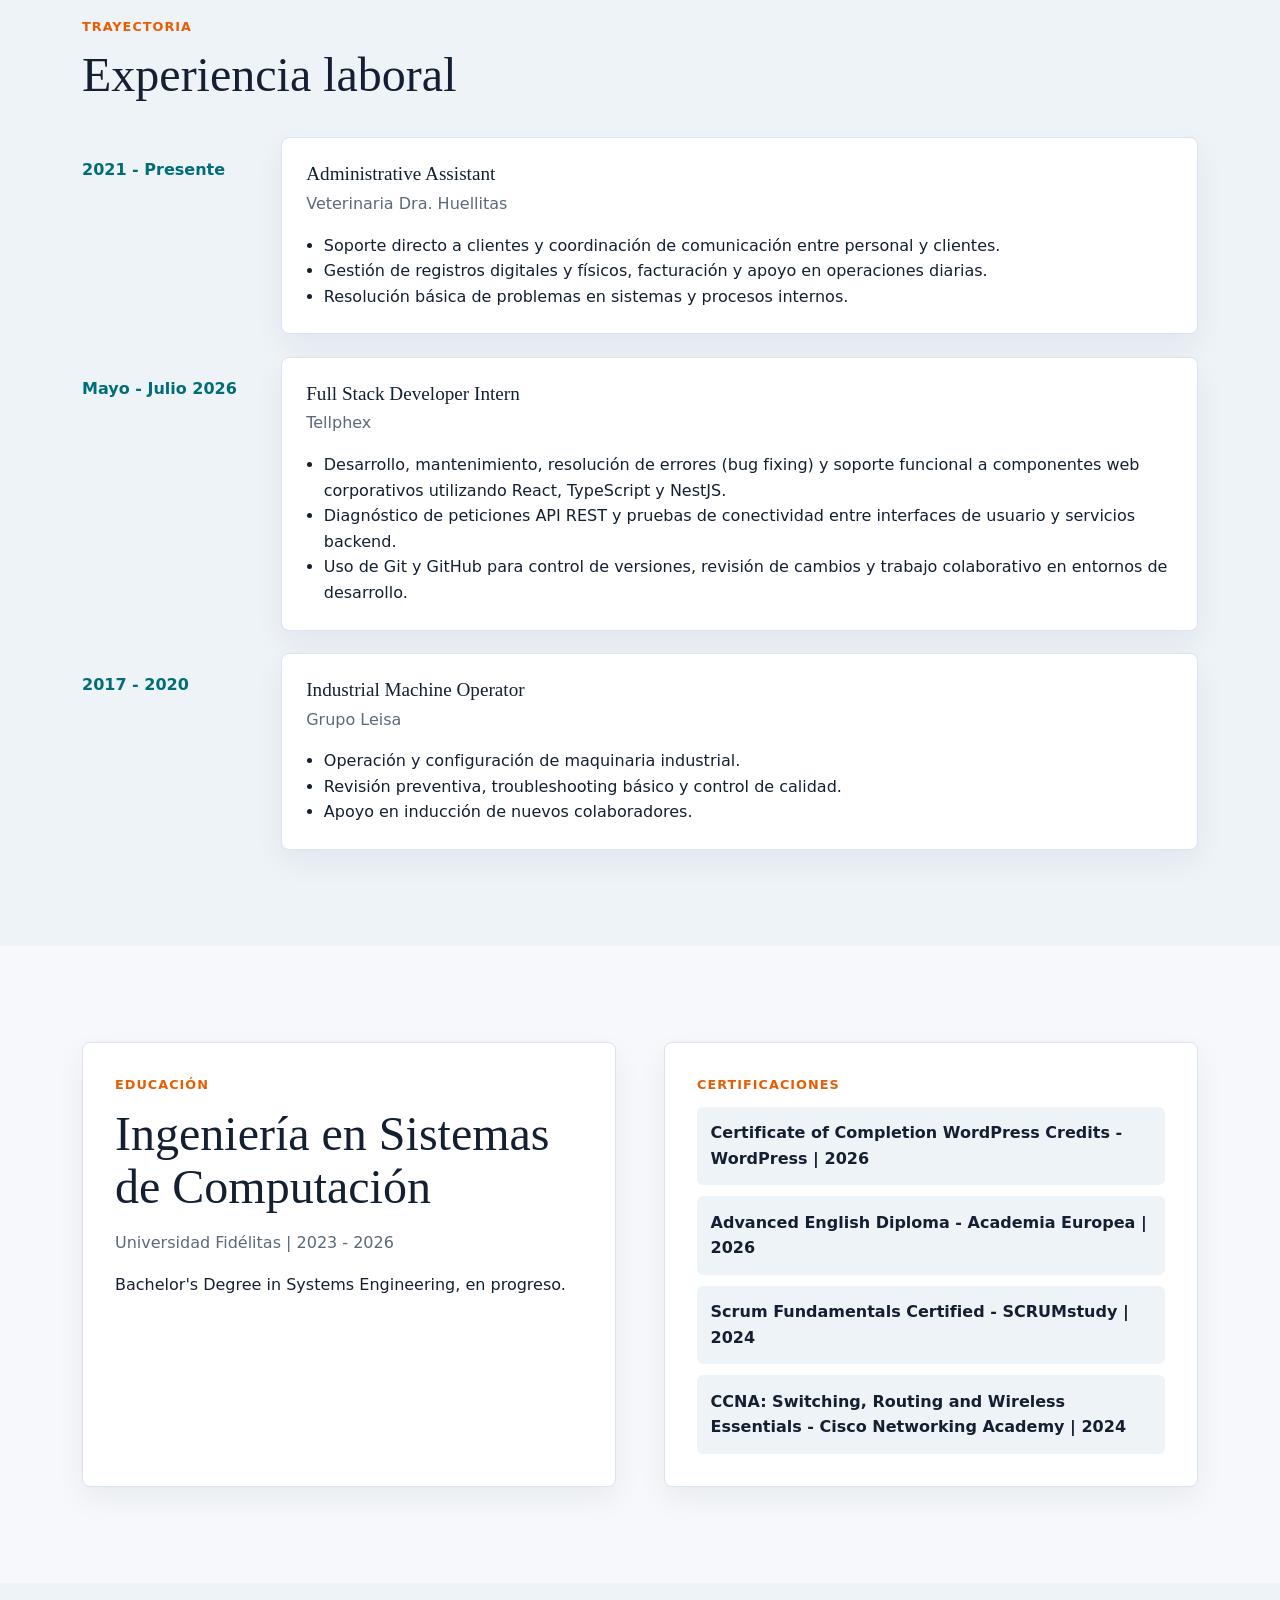
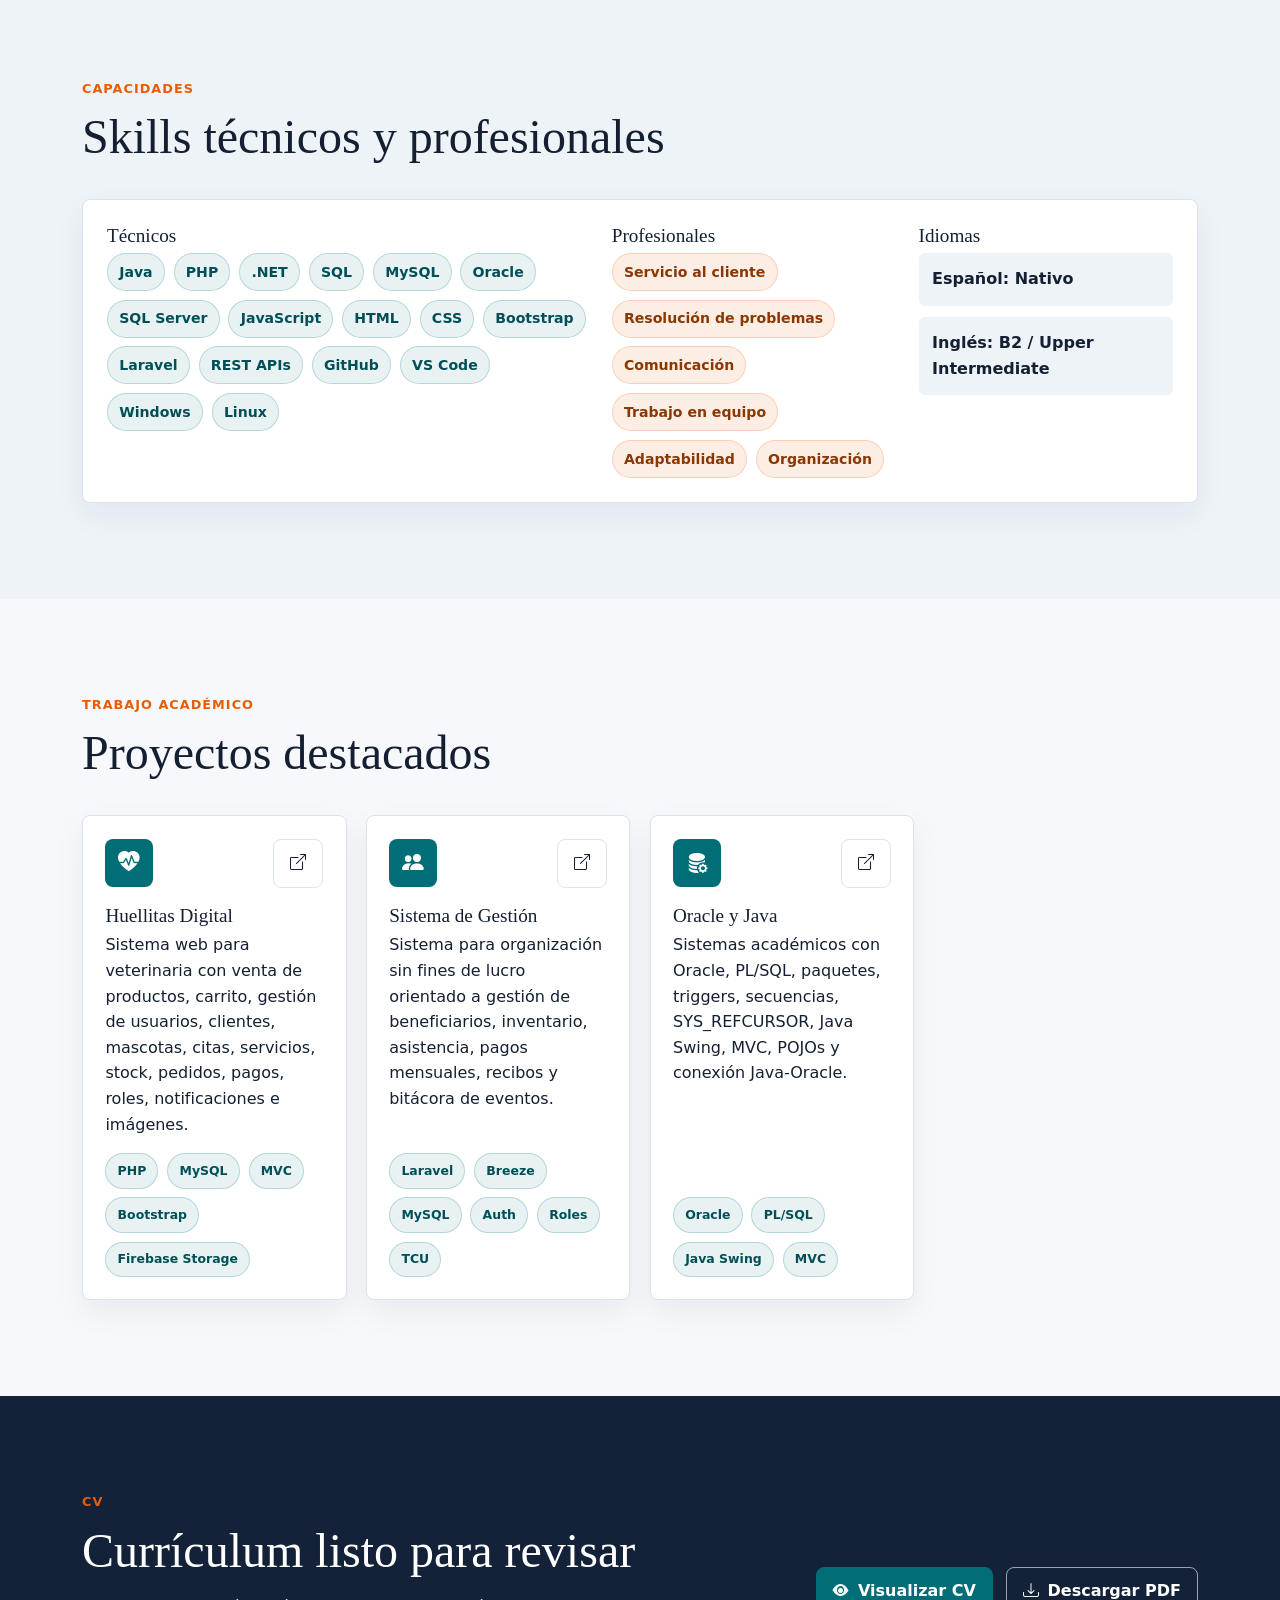
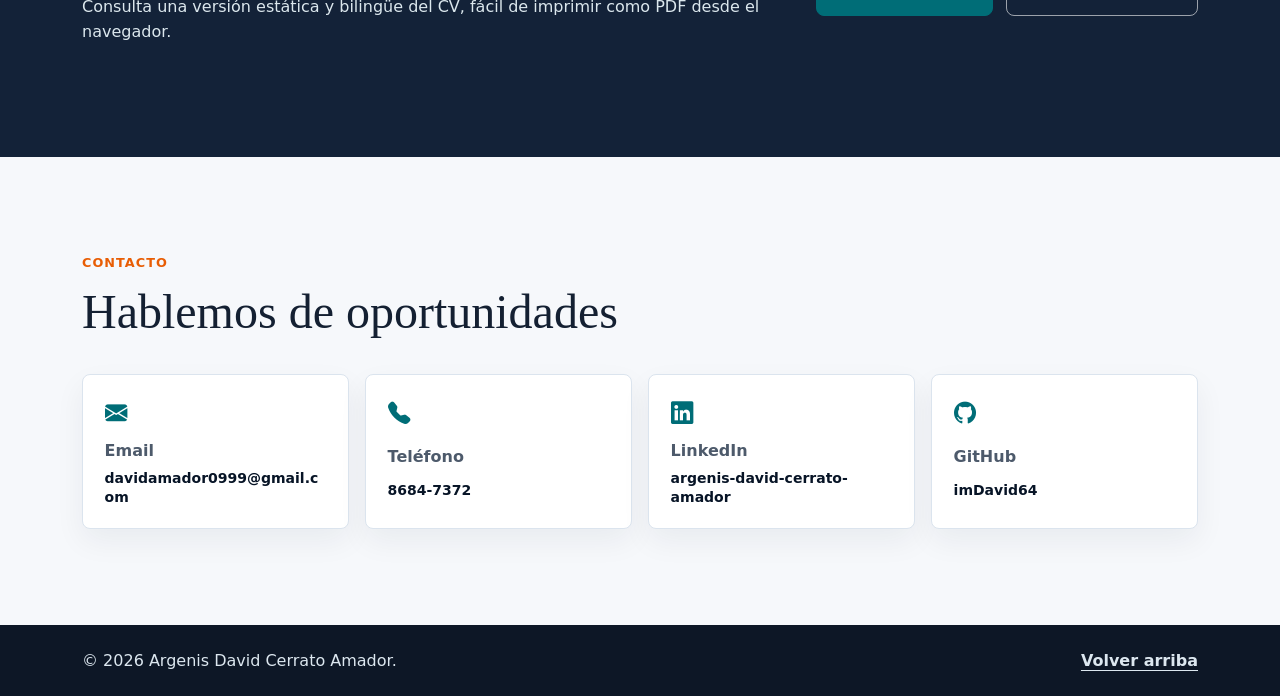
==== commit d44700cc: "Update copy, add Tellphex role and project links Change site copy from 'student' to 'graduate' acros" ====
--- a/index.html
+++ b/index.html
@@ -5,7 +5,7 @@
     <meta charset="utf-8" />
     <meta name="viewport" content="width=device-width, initial-scale=1" />
     <meta name="description"
-        content="Portafolio profesional de Argenis David Cerrato Amador, estudiante de Ingeniería en Sistemas orientado a IT Support, Software Development y Business Operations." />
+        content="Portafolio profesional de Argenis David Cerrato Amador, Egresado de Ingeniería en Sistemas orientado a IT Support, Software Development y Business Operations." />
     <meta name="author" content="Argenis David Cerrato Amador" />
     <meta property="og:title" content="Argenis David Cerrato Amador | Portfolio" />
     <meta property="og:description" content="IT Support, Software Development, Systems and Business Operations." />
@@ -42,9 +42,9 @@
                         <li class="nav-item"><a class="nav-link" href="#about" data-i18n="nav.about">Sobre mí</a></li>
                         <li class="nav-item"><a class="nav-link" href="#experience"
                                 data-i18n="nav.experience">Experiencia</a></li>
+                        <li class="nav-item"><a class="nav-link" href="#skills" data-i18n="nav.skills">Skills</a></li>
                         <li class="nav-item"><a class="nav-link" href="#projects" data-i18n="nav.projects">Proyectos</a>
                         </li>
-                        <li class="nav-item"><a class="nav-link" href="#skills" data-i18n="nav.skills">Skills</a></li>
                         <li class="nav-item"><a class="nav-link" href="#contact" data-i18n="nav.contact">Contacto</a>
                         </li>
                         <li class="nav-item">
@@ -73,9 +73,9 @@
                     <div class="col-lg-7 reveal">
                         <p class="eyebrow" data-i18n="hero.eyebrow">Portafolio profesional</p>
                         <h1>Argenis David Cerrato Amador</h1>
-                        <p class="hero-title" data-i18n="hero.title">Systems Engineering Student | IT Support |
+                        <p class="hero-title" data-i18n="hero.title">Systems Engineering Graduate | IT Support |
                             Software Development</p>
-                        <p class="hero-copy" data-i18n="hero.copy">Estudiante de último año con experiencia práctica en
+                        <p class="hero-copy" data-i18n="hero.copy">Egresado con experiencia en desarrollo de
                             sistemas web, bases de datos, soporte a clientes y operaciones administrativas. Busco
                             oportunidades entry-level donde pueda aportar resolución de problemas, aprendizaje constante
                             y trabajo en equipo.</p>
@@ -109,12 +109,12 @@
                             <div class="terminal-lines" aria-hidden="true">
                                 <span><strong>role:</strong> entry-level IT / developer</span>
                                 <span><strong>focus:</strong> support, systems, web</span>
-                                <span><strong>stack:</strong> Java, PHP, SQL, JS</span>
+                                <span><strong>stack:</strong> Java, PHP, SQL, JS, Frameworks, Linux, Windows</span>
                             </div>
                             <div class="metric-row">
                                 <div><strong>2026</strong><span data-i18n="hero.grad">Graduación estimada</span></div>
                                 <div><strong>B2</strong><span data-i18n="hero.english">Inglés</span></div>
-                                <div><strong>4+</strong><span data-i18n="hero.projects">Proyectos sólidos</span></div>
+                                <div><strong>3+</strong><span data-i18n="hero.projects">Proyectos sólidos</span></div>
                             </div>
                         </div>
                     </div>
@@ -131,9 +131,9 @@
                 <div class="row g-4 align-items-stretch">
                     <div class="col-lg-7 reveal">
                         <div class="content-block">
-                            <p data-i18n="about.copy1">Soy estudiante de último año de Ingeniería en Sistemas de
-                                Computación en Universidad Fidélitas, con experiencia práctica en bases de datos,
-                                sistemas web y operaciones administrativas.</p>
+                            <p data-i18n="about.copy1">Soy egresado de Ingeniería en Sistemas de
+                                Computación en Universidad Fidélitas, con experiencia en desarrollo de sistemas web,
+                                bases de datos, soporte a clientes y operaciones administrativas.</p>
                             <p data-i18n="about.copy2">Me interesa crecer en posiciones entry-level de IT Support,
                                 Software Development, Systems, Backend, Frontend o Business Operations, combinando una
                                 mentalidad técnica con comunicación clara y orientación al servicio.</p>
@@ -142,7 +142,7 @@
                     <div class="col-lg-5 reveal">
                         <div class="highlight-list">
                             <div><i class="bi bi-check2-circle" aria-hidden="true"></i><span
-                                    data-i18n="about.point1">Resolución de problemas y troubleshooting básico</span>
+                                    data-i18n="about.point1">Resolución de problemas y troubleshooting</span>
                             </div>
                             <div><i class="bi bi-check2-circle" aria-hidden="true"></i><span
                                     data-i18n="about.point2">Comunicación con clientes y equipos de trabajo</span></div>
@@ -178,16 +178,32 @@
                         </div>
                     </article>
                     <article class="timeline-item reveal">
+                        <div class="timeline-date" data-i18n="experience.job2.date">Mayo - Julio 2026</div>
+                        <div class="timeline-card">
+                            <h3 data-i18n="experience.job2.role">Full Stack Developer Intern</h3>
+                            <p class="muted">Tellphex</p>
+                            <ul>
+                                <li data-i18n="experience.job2.a">Desarrollo, mantenimiento, resolución de errores (bug
+                                    fixing) y soporte funcional a componentes web corporativos utilizando React,
+                                    TypeScript y NestJS.</li>
+                                <li data-i18n="experience.job2.b">Diagnóstico de peticiones API REST y pruebas de
+                                    conectividad entre interfaces de usuario y servicios backend.</li>
+                                <li data-i18n="experience.job2.c">Uso de Git y GitHub para control de versiones,
+                                    revisión de cambios y trabajo colaborativo en entornos de desarrollo.</li>
+                            </ul>
+                        </div>
+                    </article>
+                    <article class="timeline-item reveal">
                         <div class="timeline-date">2017 - 2020</div>
                         <div class="timeline-card">
-                            <h3 data-i18n="experience.job2.role">Industrial Machine Operator</h3>
+                            <h3 data-i18n="experience.job3.role">Industrial Machine Operator</h3>
                             <p class="muted">Grupo Leisa</p>
                             <ul>
-                                <li data-i18n="experience.job2.a">Operación y configuración de maquinaria industrial.
+                                <li data-i18n="experience.job3.a">Operación y configuración de maquinaria industrial.
                                 </li>
-                                <li data-i18n="experience.job2.b">Revisión preventiva, troubleshooting básico y control
+                                <li data-i18n="experience.job3.b">Revisión preventiva, troubleshooting básico y control
                                     de calidad.</li>
-                                <li data-i18n="experience.job2.c">Apoyo en inducción de nuevos colaboradores.</li>
+                                <li data-i18n="experience.job3.c">Apoyo en inducción de nuevos colaboradores.</li>
                             </ul>
                         </div>
                     </article>
@@ -270,7 +286,11 @@
                 </div>
                 <div class="project-grid">
                     <article class="project-card reveal">
-                        <div class="project-icon"><i class="bi bi-heart-pulse-fill" aria-hidden="true"></i></div>
+                        <div class="d-flex justify-content-between align-items-center">
+                            <div class="project-icon"><i class="bi bi-heart-pulse-fill" aria-hidden="true"></i></div>
+                            <a class="btn btn-outline-secondary mb-3" href="https://huellitasdigital.com/"
+                                target="_blank" rel="noopener noreferrer"><i class="bi bi-box-arrow-up-right"></i></a>
+                        </div>
                         <h3>Huellitas Digital</h3>
                         <p data-i18n="projects.huellitas">Sistema web para veterinaria con venta de productos, carrito,
                             gestión de usuarios, clientes, mascotas, citas, servicios, stock, pedidos, pagos, roles,
@@ -281,30 +301,31 @@
                         </div>
                     </article>
                     <article class="project-card reveal">
-                        <div class="project-icon"><i class="bi bi-people-fill" aria-hidden="true"></i></div>
-                        <h3 data-i18n="projects.tcu.title">Sistema para TCU</h3>
+                        <div class="d-flex justify-content-between align-items-center">
+                            <div class="project-icon"><i class="bi bi-people-fill" aria-hidden="true"></i></div>
+                            <a class="btn btn-outline-secondary mb-3" href="https://app-cecopeama.onrender.com/"
+                                target="_blank" rel="noopener noreferrer" data-i18n="projects.view"><i
+                                    class="bi bi-box-arrow-up-right"></i></a>
+                        </div>
+                        <h3 data-i18n="projects.tcu.title">Sistema de Gestión</h3>
                         <p data-i18n="projects.tcu">Sistema para organización sin fines de lucro orientado a gestión de
                             beneficiarios, inventario, asistencia, pagos mensuales, recibos y bitácora de eventos.</p>
                         <div class="chip-group compact">
-                            <span>Laravel</span><span>Breeze</span><span>MySQL</span><span>Auth</span><span>Roles</span>
+                            <span>Laravel</span><span>Breeze</span><span>MySQL</span><span>Auth</span><span>Roles</span><span>TCU</span>
                         </div>
                     </article>
                     <article class="project-card reveal">
-                        <div class="project-icon"><i class="bi bi-database-fill-gear" aria-hidden="true"></i></div>
+                        <div class="d-flex justify-content-between align-items-center">
+                            <div class="project-icon"><i class="bi bi-database-fill-gear" aria-hidden="true"></i></div>
+                            <a class="btn btn-outline-secondary mb-3" href="https://github.com/imDavid64/Dra.Huellitas"
+                                target="_blank" rel="noopener noreferrer" data-i18n="projects.view"><i
+                                    class="bi bi-box-arrow-up-right"></i></a>
+                        </div>
                         <h3 data-i18n="projects.oracle.title">Oracle y Java</h3>
                         <p data-i18n="projects.oracle">Sistemas académicos con Oracle, PL/SQL, paquetes, triggers,
                             secuencias, SYS_REFCURSOR, Java Swing, MVC, POJOs y conexión Java-Oracle.</p>
                         <div class="chip-group compact">
                             <span>Oracle</span><span>PL/SQL</span><span>Java Swing</span><span>MVC</span>
-                        </div>
-                    </article>
-                    <article class="project-card reveal">
-                        <div class="project-icon"><i class="bi bi-bar-chart-line-fill" aria-hidden="true"></i></div>
-                        <h3 data-i18n="projects.powerbi.title">Power BI y documentación</h3>
-                        <p data-i18n="projects.powerbi">Reportes, gráficos, fact tables, documentación técnica APA/IEEE
-                            y diseño lógico/físico de bases de datos.</p>
-                        <div class="chip-group compact">
-                            <span>Power BI</span><span>Data Modeling</span><span>APA</span><span>IEEE</span>
                         </div>
                     </article>
                 </div>
@@ -317,8 +338,7 @@
                     <div>
                         <p class="eyebrow" data-i18n="cv.eyebrow">CV</p>
                         <h2 data-i18n="cv.title">Currículum listo para revisar</h2>
-                        <p data-i18n="cv.copy">Consulta una versión estática y bilingüe del CV, compatible con GitHub
-                            Pages y fácil de imprimir como PDF desde el navegador.</p>
+                        <p data-i18n="cv.copy">Consulta una versión estática y bilingüe del CV, fácil de imprimir como PDF desde el navegador.</p>
                     </div>
                     <div class="cv-actions">
                         <a class="btn btn-primary" href="cv.html">
